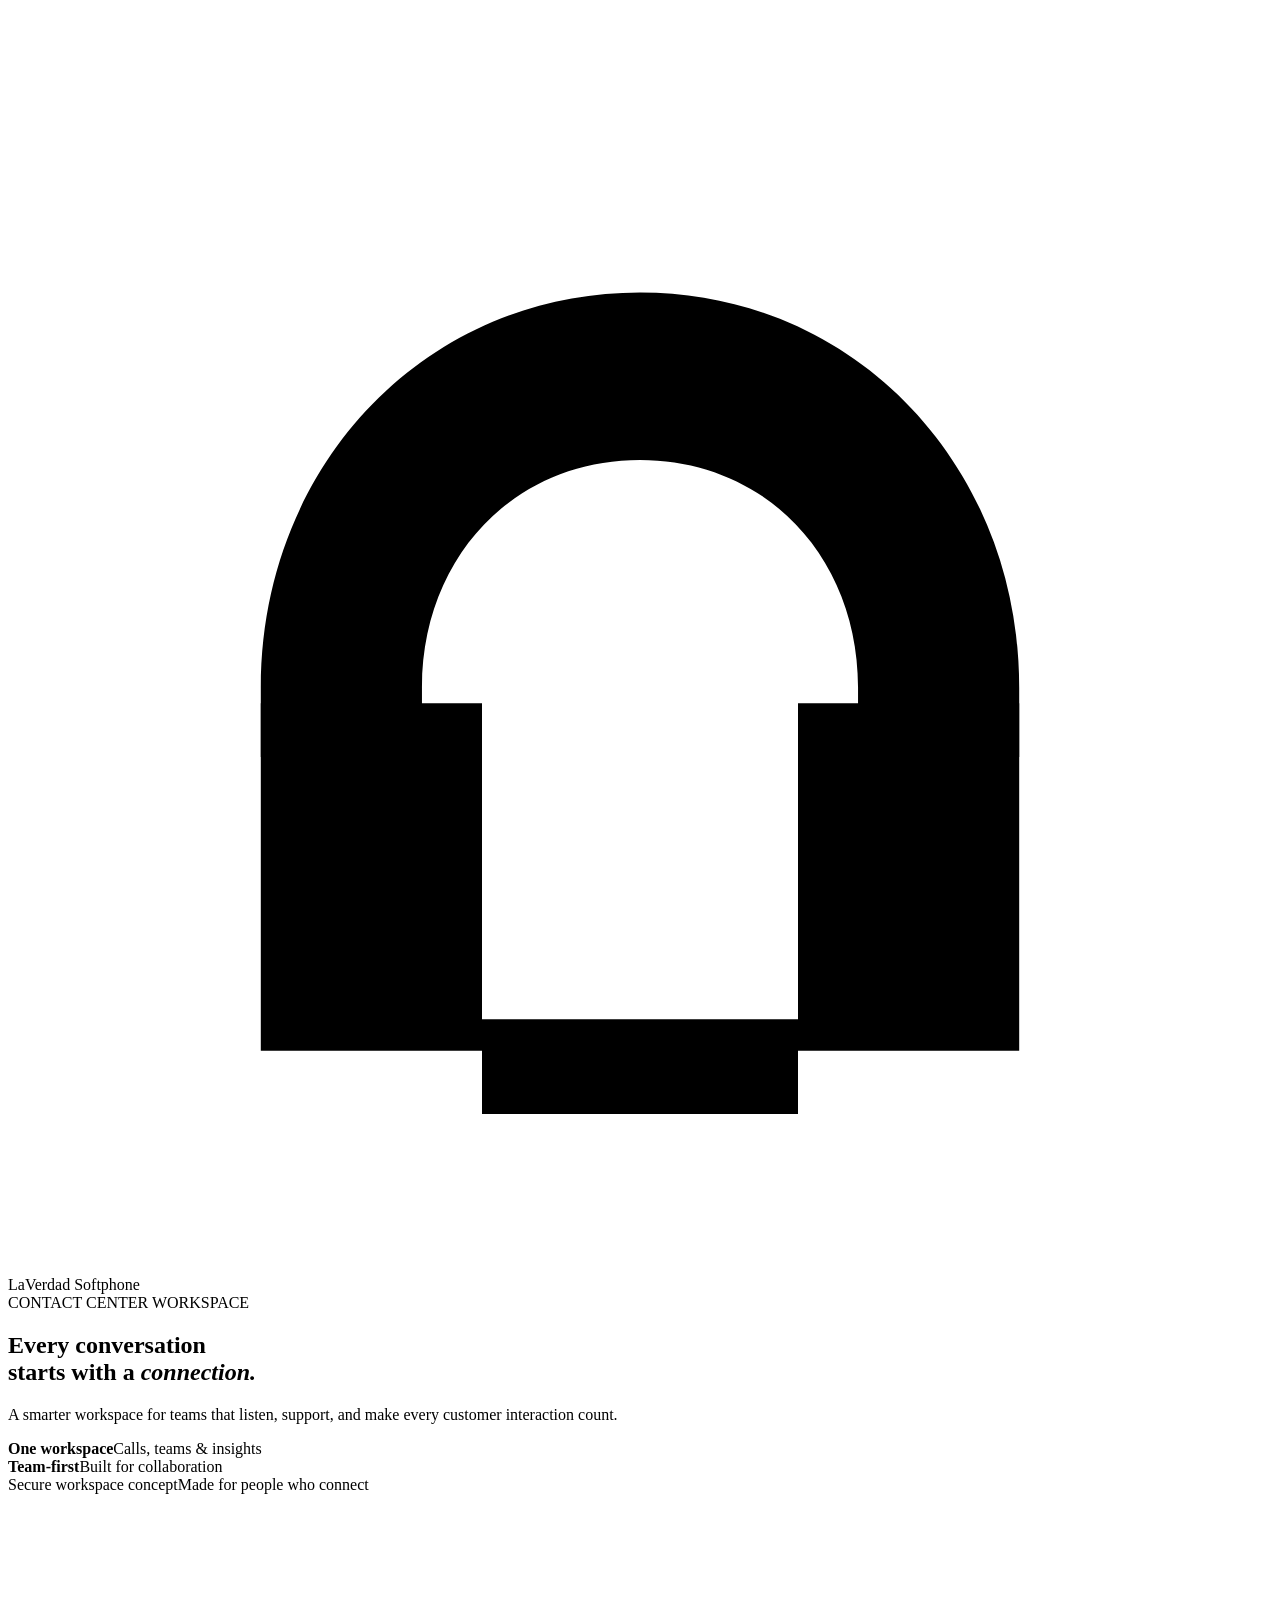
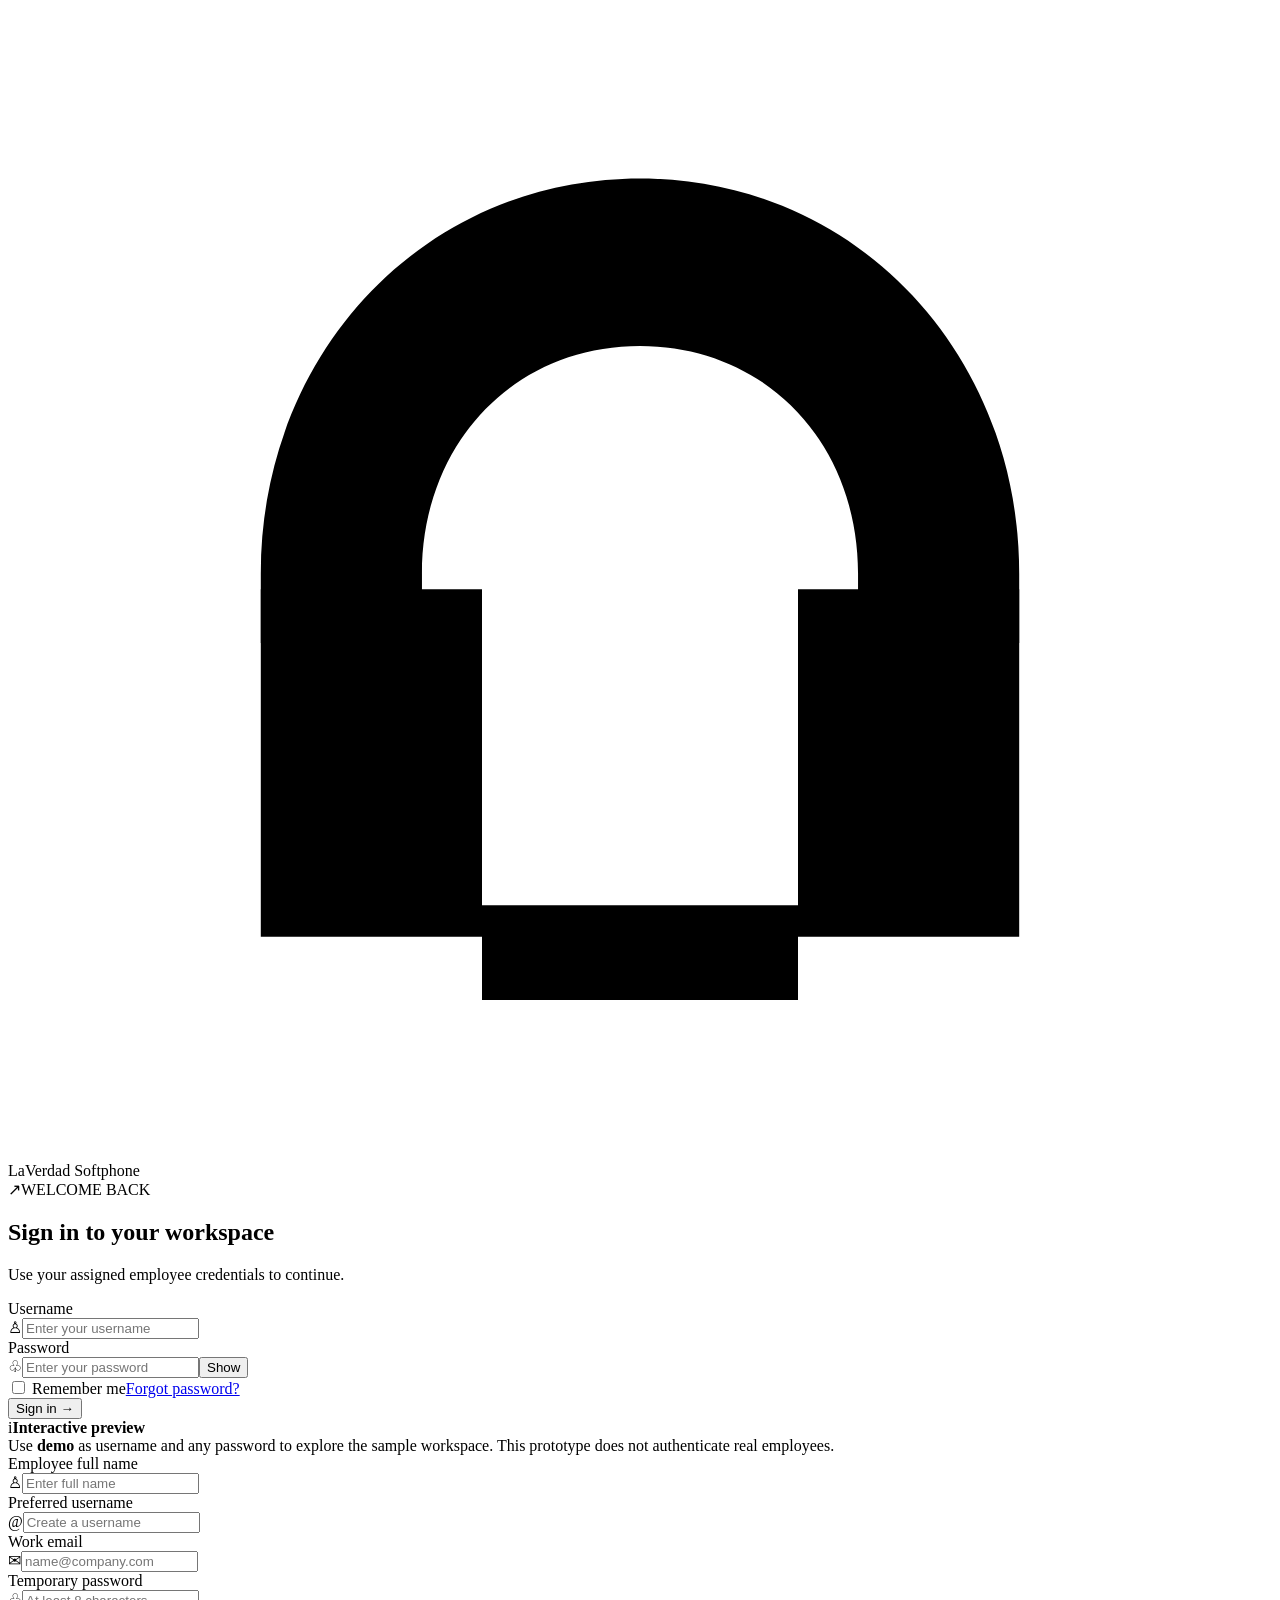
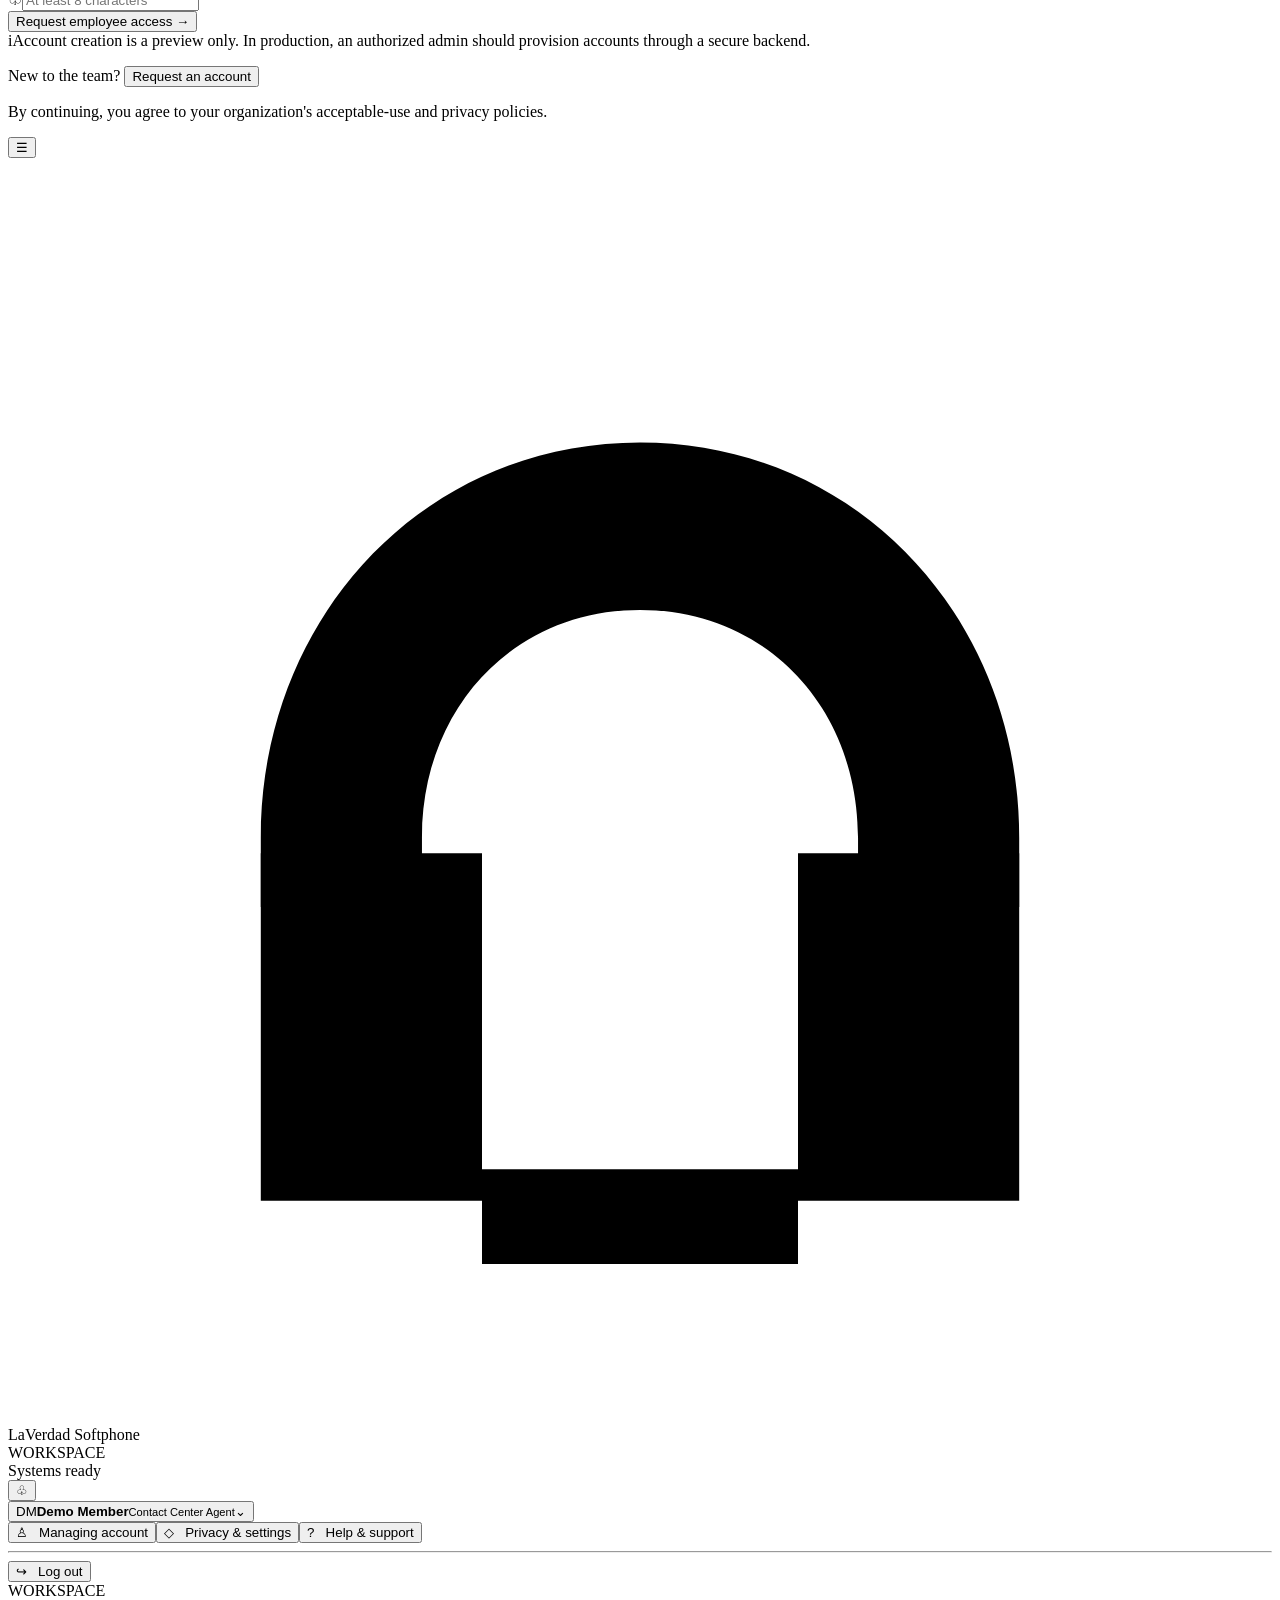
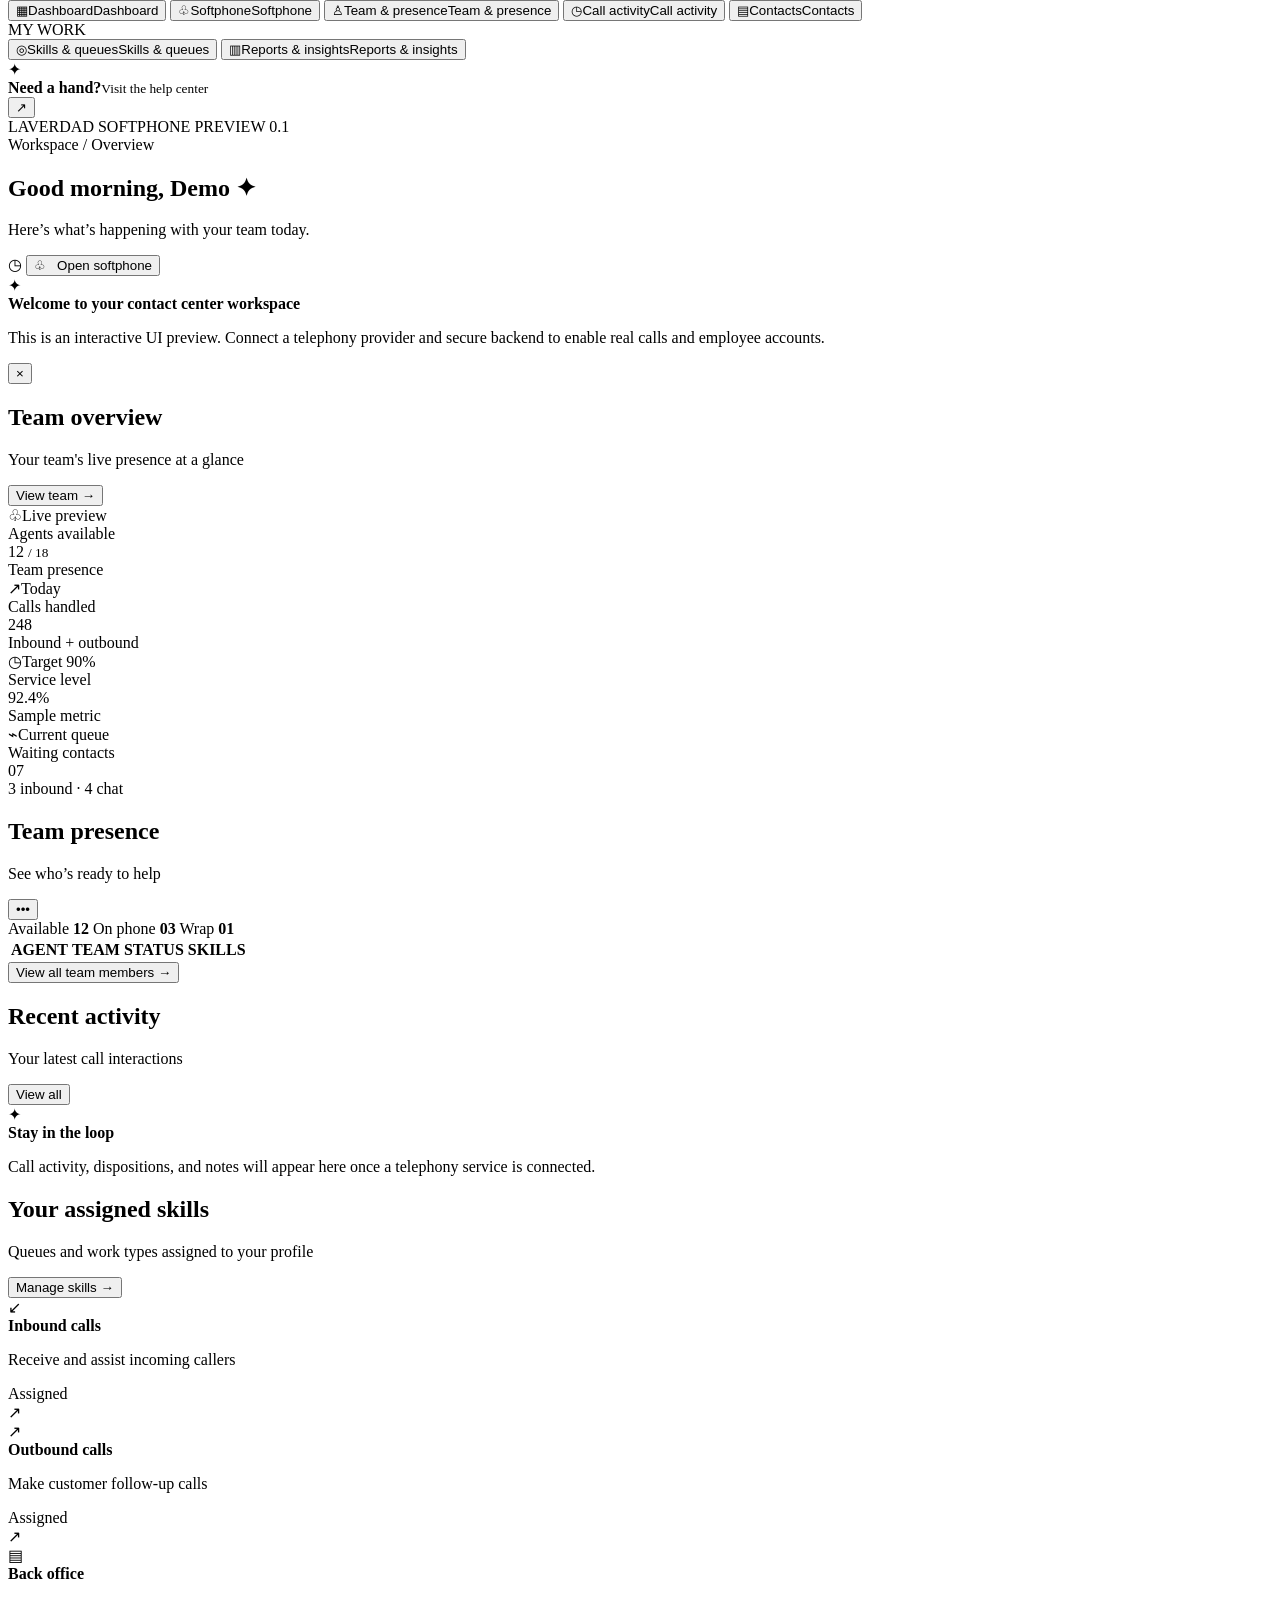
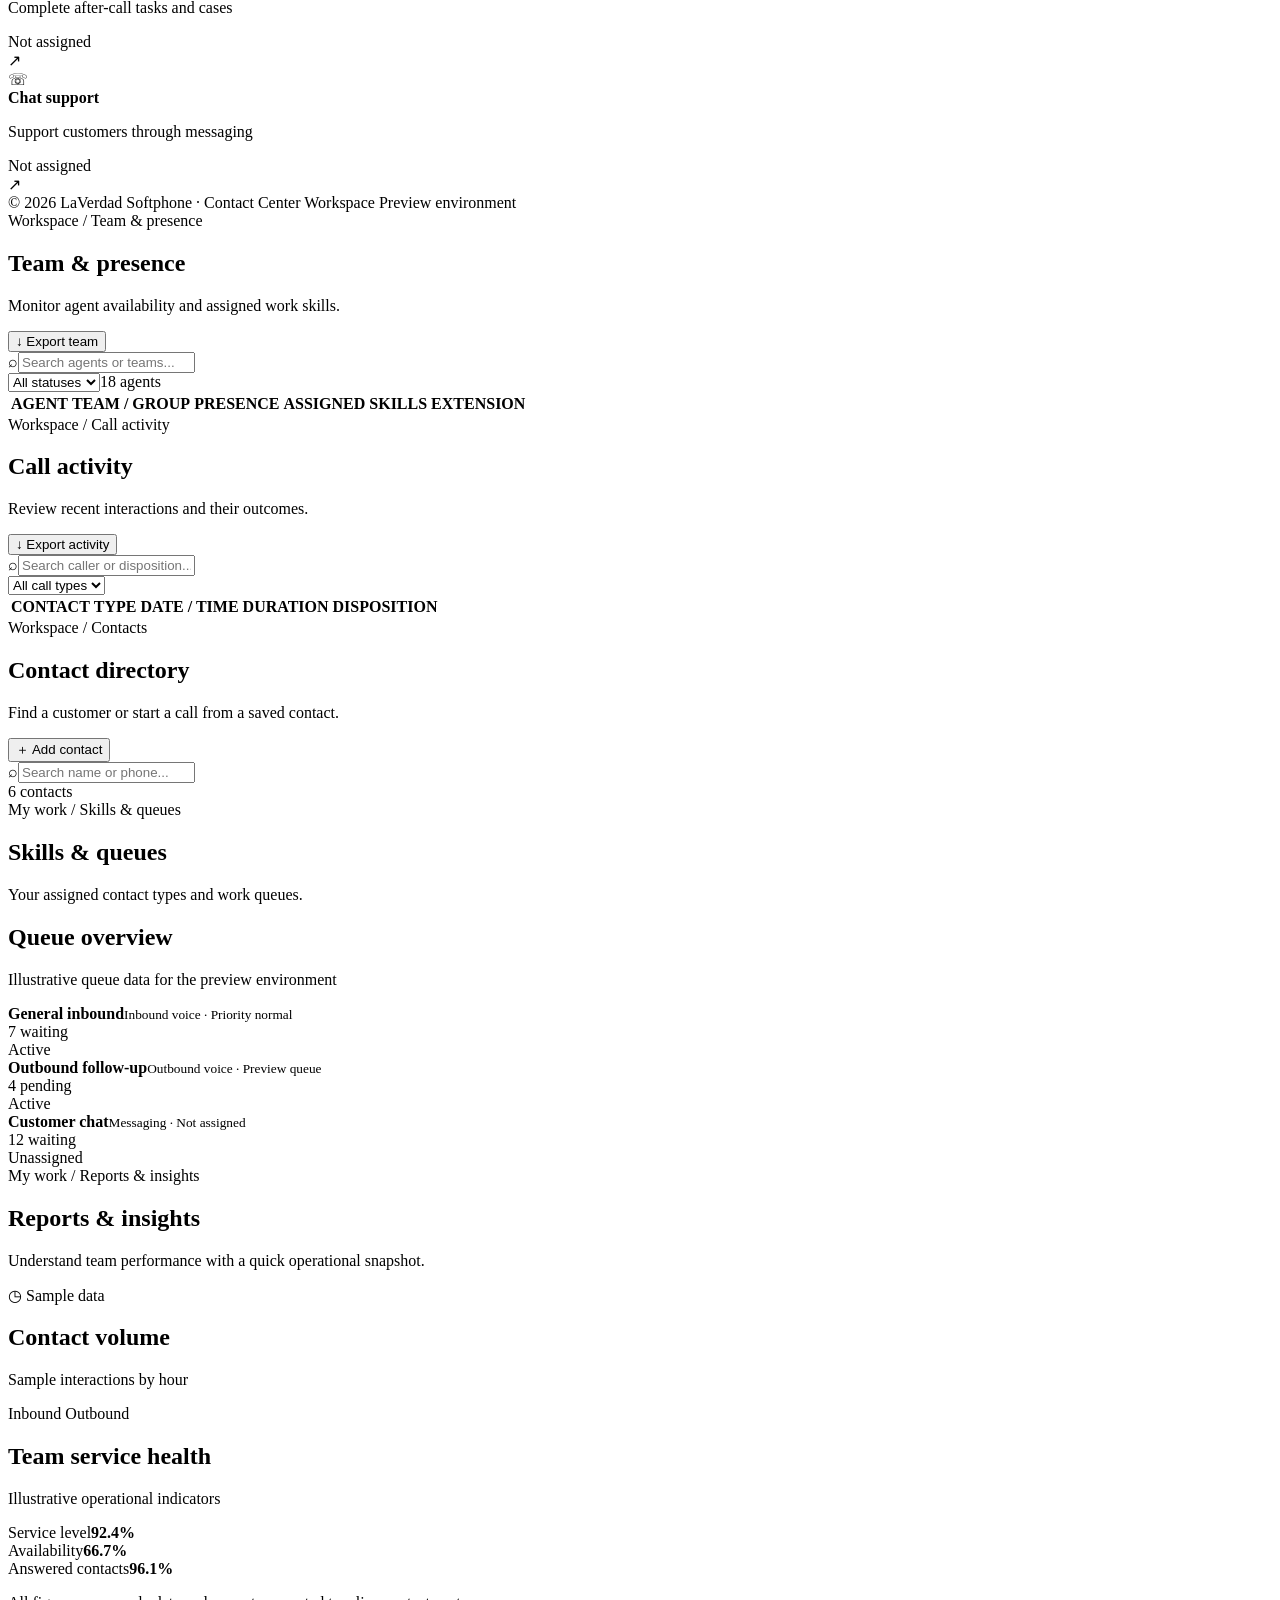
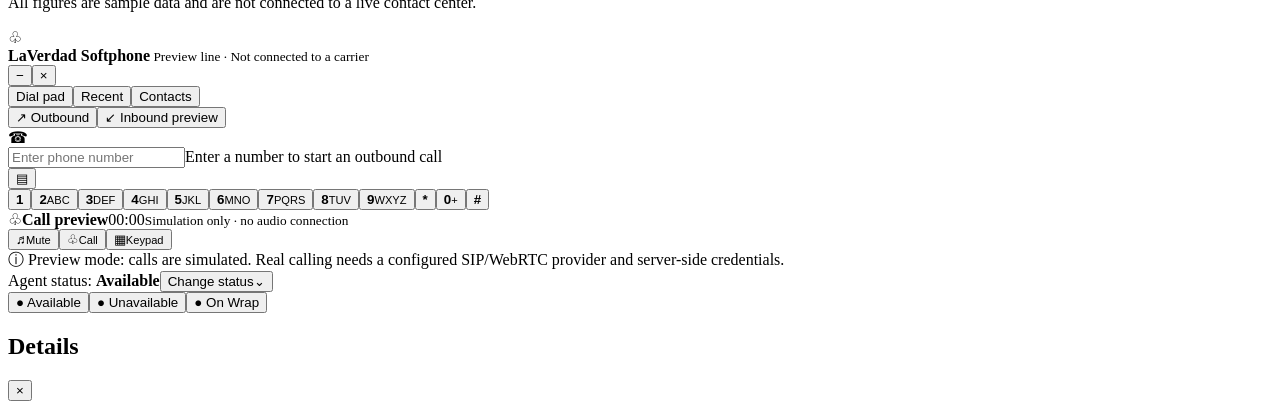
==== index.html @ 25be311f "Add LaVerdad Softphone workspace UI prototype" ====
<!doctype html>
<html lang="en">
<head>
  <meta charset="UTF-8">
  <meta name="viewport" content="width=device-width, initial-scale=1.0">
  <meta name="theme-color" content="#0b66d6">
  <meta name="description" content="LaVerdad Softphone — a modern workspace for contact-center teams.">
  <title>LaVerdad Softphone | Contact Center Workspace</title>
  <link rel="preconnect" href="https://fonts.googleapis.com">
  <link rel="preconnect" href="https://fonts.gstatic.com" crossorigin>
  <link href="https://fonts.googleapis.com/css2?family=DM+Sans:wght@400;500;600;700&family=Manrope:wght@400;500;600;700;800&display=swap" rel="stylesheet">
  <link rel="stylesheet" href="styles.css">
</head>
<body>
  <div id="toast" class="toast" role="status" aria-live="polite"></div>

  <main id="authScreen" class="auth-shell">
    <section class="auth-art">
      <div class="brand brand-light"><span class="brand-mark"><svg viewBox="0 0 40 40" aria-hidden="true"><path d="M8 21.5c0-7 5.2-12.5 12-12.5s12 5.5 12 12.5v2.2h-5.1v-2.2c0-4.1-2.9-7.2-6.9-7.2s-6.9 3.1-6.9 7.2v2.2H8z"/><path d="M8 22h7v11H8zM25 22h7v11h-7z"/><path d="M15 32h10v3H15z"/></svg></span><span>LaVerdad<span class="brand-lightweight"> Softphone</span></span></div>
      <div class="art-copy">
        <span class="eyebrow"><span class="live-dot"></span> CONTACT CENTER WORKSPACE</span>
        <h1>Every conversation<br>starts with a <em>connection.</em></h1>
        <p>A smarter workspace for teams that listen, support, and make every customer interaction count.</p>
        <div class="art-stats"><div><strong>One workspace</strong><span>Calls, teams & insights</span></div><div><strong>Team-first</strong><span>Built for collaboration</span></div></div>
      </div>
      <div class="wave-art" aria-hidden="true"><span></span><span></span><span></span><span></span><span></span><span></span><span></span><span></span><span></span><span></span><span></span><span></span><span></span><span></span><span></span><span></span><span></span><span></span><span></span><span></span><span></span><span></span><span></span><span></span><span></span><span></span><span></span><span></span><span></span></div>
      <div class="art-footer"><span>Secure workspace concept</span><span>Made for people who connect</span></div>
    </section>
    <section class="auth-panel">
      <div class="mobile-brand brand"><span class="brand-mark"><svg viewBox="0 0 40 40" aria-hidden="true"><path d="M8 21.5c0-7 5.2-12.5 12-12.5s12 5.5 12 12.5v2.2h-5.1v-2.2c0-4.1-2.9-7.2-6.9-7.2s-6.9 3.1-6.9 7.2v2.2H8z"/><path d="M8 22h7v11H8zM25 22h7v11h-7z"/><path d="M15 32h10v3H15z"/></svg></span>LaVerdad <span class="brand-lightweight">Softphone</span></div>
      <div class="auth-card">
        <div class="auth-heading"><span class="auth-icon">↗</span><span class="eyebrow">WELCOME BACK</span><h2 id="authTitle">Sign in to your workspace</h2><p id="authSubtitle">Use your assigned employee credentials to continue.</p></div>
        <form id="loginForm" class="auth-form">
          <label for="username">Username</label><div class="field-wrap"><span>♙</span><input id="username" name="username" autocomplete="username" placeholder="Enter your username" required></div>
          <label for="password">Password</label><div class="field-wrap"><span>♧</span><input id="password" name="password" type="password" autocomplete="current-password" placeholder="Enter your password" required><button type="button" class="reveal-btn" id="togglePassword" aria-label="Show password">Show</button></div>
          <div class="form-row"><label class="check-label"><input type="checkbox" id="rememberMe"> Remember me</label><a href="#" id="forgotLink">Forgot password?</a></div>
          <button class="primary-btn full-btn" type="submit">Sign in <span>→</span></button>
          <div class="demo-note"><span class="note-icon">i</span><span><strong>Interactive preview</strong><br>Use <b>demo</b> as username and any password to explore the sample workspace. This prototype does not authenticate real employees.</span></div>
        </form>
        <form id="signupForm" class="auth-form hidden">
          <label for="newName">Employee full name</label><div class="field-wrap"><span>♙</span><input id="newName" required placeholder="Enter full name"></div>
          <label for="newUsername">Preferred username</label><div class="field-wrap"><span>@</span><input id="newUsername" required minlength="3" placeholder="Create a username"></div>
          <label for="newEmail">Work email</label><div class="field-wrap"><span>✉</span><input id="newEmail" type="email" required placeholder="name@company.com"></div>
          <label for="newPassword">Temporary password</label><div class="field-wrap"><span>♧</span><input id="newPassword" type="password" required minlength="8" placeholder="At least 8 characters"></div>
          <button class="primary-btn full-btn" type="submit">Request employee access <span>→</span></button>
          <div class="demo-note"><span class="note-icon">i</span><span>Account creation is a preview only. In production, an authorized admin should provision accounts through a secure backend.</span></div>
        </form>
        <p class="auth-switch" id="authSwitch">New to the team? <button type="button" id="showSignup">Request an account</button></p>
      </div>
      <p class="auth-legal">By continuing, you agree to your organization's acceptable-use and privacy policies.</p>
    </section>
  </main>

  <main id="appScreen" class="app-shell hidden">
    <header class="topbar">
      <div class="topbar-brand"><button class="mobile-menu" id="mobileMenu" aria-label="Toggle navigation">☰</button><div class="brand"><span class="brand-mark"><svg viewBox="0 0 40 40" aria-hidden="true"><path d="M8 21.5c0-7 5.2-12.5 12-12.5s12 5.5 12 12.5v2.2h-5.1v-2.2c0-4.1-2.9-7.2-6.9-7.2s-6.9 3.1-6.9 7.2v2.2H8z"/><path d="M8 22h7v11H8zM25 22h7v11h-7z"/><path d="M15 32h10v3H15z"/></svg></span><span>LaVerdad <span class="brand-lightweight">Softphone</span></span></div><span class="env-pill">WORKSPACE</span></div>
      <div class="topbar-actions"><div class="system-status"><span class="live-dot"></span><span>Systems ready</span></div><button class="icon-btn notification-btn" id="notificationsBtn" aria-label="Notifications">♧<i></i></button><div class="profile-area"><button class="profile-button" id="profileButton"><span class="avatar" id="avatarInitials">DM</span><span class="profile-text"><strong id="profileName">Demo Member</strong><small id="profileRole">Contact Center Agent</small></span><span class="chevron">⌄</span></button><div class="profile-menu hidden" id="profileMenu"><button data-action="account">♙ &nbsp; Managing account</button><button data-action="privacy">◇ &nbsp; Privacy & settings</button><button data-action="help">? &nbsp; Help & support</button><hr><button data-action="logout" class="logout-item">↪ &nbsp; Log out</button></div></div></div>
    </header>

    <aside class="sidebar" id="sidebar">
      <div class="side-label">WORKSPACE</div>
      <button class="nav-item active" data-page="dashboard" title="Dashboard"><span class="nav-icon">▦</span><span class="nav-text">Dashboard</span><span class="nav-tip">Dashboard</span></button>
      <button class="nav-item" id="openPhoneNav" title="Softphone"><span class="nav-icon">♧</span><span class="nav-text">Softphone</span><span class="nav-tip">Softphone</span><span class="nav-badge"></span></button>
      <button class="nav-item" data-page="team" title="Team & presence"><span class="nav-icon">♙</span><span class="nav-text">Team & presence</span><span class="nav-tip">Team & presence</span></button>
      <button class="nav-item" data-page="activity" title="Call activity"><span class="nav-icon">◷</span><span class="nav-text">Call activity</span><span class="nav-tip">Call activity</span></button>
      <button class="nav-item" data-page="contacts" title="Contacts"><span class="nav-icon">▤</span><span class="nav-text">Contacts</span><span class="nav-tip">Contacts</span></button>
      <div class="side-divider"></div><div class="side-label">MY WORK</div>
      <button class="nav-item" data-page="skills" title="Skills & queues"><span class="nav-icon">◎</span><span class="nav-text">Skills & queues</span><span class="nav-tip">Skills & queues</span></button>
      <button class="nav-item" data-page="reports" title="Reports"><span class="nav-icon">▥</span><span class="nav-text">Reports & insights</span><span class="nav-tip">Reports & insights</span></button>
      <div class="sidebar-bottom"><div class="help-card"><span class="help-icon">✦</span><div class="help-copy"><strong>Need a hand?</strong><small>Visit the help center</small></div><button id="helpBtn" aria-label="Help center">↗</button></div><div class="sidebar-version">LAVERDAD SOFTPHONE <span>PREVIEW 0.1</span></div></div>
    </aside>

    <section class="main-content" id="mainContent">
      <div class="page-view" id="dashboardPage">
        <div class="page-heading"><div><div class="breadcrumb">Workspace <span>/</span> Overview</div><h1>Good morning, <span id="greetingName">Demo</span> <span class="wave">✦</span></h1><p>Here’s what’s happening with your team today.</p></div><div class="heading-actions"><span class="date-chip">◷ <span id="todayDate"></span></span><button class="primary-btn compact" id="launchPhone">♧ &nbsp; Open softphone</button></div></div>
        <div class="notice-banner"><div class="notice-symbol">✦</div><div><strong>Welcome to your contact center workspace</strong><p>This is an interactive UI preview. Connect a telephony provider and secure backend to enable real calls and employee accounts.</p></div><button id="dismissNotice" aria-label="Dismiss notice">×</button></div>
        <div class="section-heading"><div><h2>Team overview</h2><p>Your team's live presence at a glance</p></div><button class="text-btn" data-goto="team">View team <span>→</span></button></div>
        <div class="metric-grid">
          <article class="metric-card"><div class="metric-top"><span class="metric-icon blue">♧</span><span class="trend neutral">Live preview</span></div><span class="metric-label">Agents available</span><div class="metric-value" id="availableMetric">12 <small>/ 18</small></div><div class="metric-foot"><span class="mini-bar"><i style="width:67%"></i></span><span>Team presence</span></div></article>
          <article class="metric-card"><div class="metric-top"><span class="metric-icon green">↗</span><span class="trend positive">Today</span></div><span class="metric-label">Calls handled</span><div class="metric-value">248</div><div class="metric-foot"><span class="foot-dot green-dot"></span><span>Inbound + outbound</span></div></article>
          <article class="metric-card"><div class="metric-top"><span class="metric-icon violet">◷</span><span class="trend positive">Target 90%</span></div><span class="metric-label">Service level</span><div class="metric-value">92.4<span class="metric-unit">%</span></div><div class="metric-foot"><span class="mini-bar violet-bar"><i style="width:92%"></i></span><span>Sample metric</span></div></article>
          <article class="metric-card"><div class="metric-top"><span class="metric-icon amber">⌁</span><span class="trend neutral">Current queue</span></div><span class="metric-label">Waiting contacts</span><div class="metric-value">07</div><div class="metric-foot"><span class="foot-dot amber-dot"></span><span>3 inbound · 4 chat</span></div></article>
        </div>
        <div class="dashboard-grid">
          <section class="panel team-panel"><div class="panel-heading"><div><h2>Team presence</h2><p>See who’s ready to help</p></div><button class="more-btn" data-goto="team">•••</button></div><div class="presence-summary"><span><i class="status-dot available"></i> Available <b id="availableCount">12</b></span><span><i class="status-dot oncall"></i> On phone <b>03</b></span><span><i class="status-dot wrap"></i> Wrap <b>01</b></span></div><div class="table-wrap"><table><thead><tr><th>AGENT</th><th>TEAM</th><th>STATUS</th><th>SKILLS</th></tr></thead><tbody id="teamPreview"></tbody></table></div><button class="panel-footer-btn" data-goto="team">View all team members <span>→</span></button></section>
          <section class="panel activity-panel"><div class="panel-heading"><div><h2>Recent activity</h2><p>Your latest call interactions</p></div><button class="text-btn" data-goto="activity">View all</button></div><div class="activity-list" id="recentActivity"></div><div class="activity-insight"><div class="insight-icon">✦</div><div><strong>Stay in the loop</strong><p>Call activity, dispositions, and notes will appear here once a telephony service is connected.</p></div></div></section>
        </div>
        <section class="panel skills-panel"><div class="panel-heading"><div><h2>Your assigned skills</h2><p>Queues and work types assigned to your profile</p></div><button class="text-btn" data-goto="skills">Manage skills <span>→</span></button></div><div class="skill-grid"><article class="skill-card"><span class="skill-symbol inbound-symbol">↙</span><div><strong>Inbound calls</strong><p>Receive and assist incoming callers</p><span class="skill-status enabled">Assigned</span></div><span class="skill-arrow">↗</span></article><article class="skill-card"><span class="skill-symbol outbound-symbol">↗</span><div><strong>Outbound calls</strong><p>Make customer follow-up calls</p><span class="skill-status enabled">Assigned</span></div><span class="skill-arrow">↗</span></article><article class="skill-card"><span class="skill-symbol backoffice-symbol">▤</span><div><strong>Back office</strong><p>Complete after-call tasks and cases</p><span class="skill-status">Not assigned</span></div><span class="skill-arrow">↗</span></article><article class="skill-card"><span class="skill-symbol chat-symbol">☏</span><div><strong>Chat support</strong><p>Support customers through messaging</p><span class="skill-status">Not assigned</span></div><span class="skill-arrow">↗</span></article></div></section>
        <footer class="app-footer"><span>© 2026 LaVerdad Softphone · Contact Center Workspace</span><span><i class="status-dot available"></i> Preview environment</span></footer>
      </div>

      <div class="page-view hidden" id="teamPage"><div class="page-heading"><div><div class="breadcrumb">Workspace <span>/</span> Team & presence</div><h1>Team & presence</h1><p>Monitor agent availability and assigned work skills.</p></div><button class="secondary-btn" id="exportTeam">↓ Export team</button></div><div class="filter-row"><div class="search-field"><span>⌕</span><input id="teamSearch" placeholder="Search agents or teams..."></div><select id="statusFilter"><option value="all">All statuses</option><option>Available</option><option>On Phone</option><option>Unavailable</option><option>On Wrap</option><option>Logged Out</option></select><span class="result-count" id="teamResultCount">18 agents</span></div><section class="panel full-panel"><div class="table-wrap"><table class="full-table"><thead><tr><th>AGENT</th><th>TEAM / GROUP</th><th>PRESENCE</th><th>ASSIGNED SKILLS</th><th>EXTENSION</th></tr></thead><tbody id="fullTeamTable"></tbody></table></div></section></div>

      <div class="page-view hidden" id="activityPage"><div class="page-heading"><div><div class="breadcrumb">Workspace <span>/</span> Call activity</div><h1>Call activity</h1><p>Review recent interactions and their outcomes.</p></div><button class="secondary-btn" id="exportActivity">↓ Export activity</button></div><div class="filter-row"><div class="search-field"><span>⌕</span><input id="activitySearch" placeholder="Search caller or disposition..."></div><select id="callTypeFilter"><option value="all">All call types</option><option>Inbound</option><option>Outbound</option></select></div><section class="panel full-panel"><div class="table-wrap"><table class="full-table"><thead><tr><th>CONTACT</th><th>TYPE</th><th>DATE / TIME</th><th>DURATION</th><th>DISPOSITION</th></tr></thead><tbody id="activityTable"></tbody></table></div></section></div>

      <div class="page-view hidden" id="contactsPage"><div class="page-heading"><div><div class="breadcrumb">Workspace <span>/</span> Contacts</div><h1>Contact directory</h1><p>Find a customer or start a call from a saved contact.</p></div><button class="primary-btn compact" id="addContact">＋ Add contact</button></div><div class="filter-row"><div class="search-field"><span>⌕</span><input id="contactSearch" placeholder="Search name or phone..."></div><span class="result-count" id="contactCount">6 contacts</span></div><div class="contact-grid" id="contactGrid"></div></div>

      <div class="page-view hidden" id="skillsPage"><div class="page-heading"><div><div class="breadcrumb">My work <span>/</span> Skills & queues</div><h1>Skills & queues</h1><p>Your assigned contact types and work queues.</p></div></div><div class="skill-detail-grid" id="skillDetailGrid"></div><section class="panel queue-panel"><div class="panel-heading"><div><h2>Queue overview</h2><p>Illustrative queue data for the preview environment</p></div></div><div class="queue-row"><div><strong>General inbound</strong><small>Inbound voice · Priority normal</small></div><div class="queue-load"><span>7 waiting</span><div><i style="width:42%"></i></div></div><span class="queue-pill">Active</span></div><div class="queue-row"><div><strong>Outbound follow-up</strong><small>Outbound voice · Preview queue</small></div><div class="queue-load"><span>4 pending</span><div><i style="width:24%"></i></div></div><span class="queue-pill">Active</span></div><div class="queue-row"><div><strong>Customer chat</strong><small>Messaging · Not assigned</small></div><div class="queue-load"><span>12 waiting</span><div><i style="width:72%"></i></div></div><span class="queue-pill muted-pill">Unassigned</span></div></section></div>

      <div class="page-view hidden" id="reportsPage"><div class="page-heading"><div><div class="breadcrumb">My work <span>/</span> Reports & insights</div><h1>Reports & insights</h1><p>Understand team performance with a quick operational snapshot.</p></div><span class="date-chip">◷ Sample data</span></div><div class="report-grid"><section class="panel report-panel"><div class="panel-heading"><div><h2>Contact volume</h2><p>Sample interactions by hour</p></div></div><div class="chart" id="volumeChart"></div><div class="chart-legend"><span><i class="legend-blue"></i> Inbound</span><span><i class="legend-light"></i> Outbound</span></div></section><section class="panel report-panel"><div class="panel-heading"><div><h2>Team service health</h2><p>Illustrative operational indicators</p></div></div><div class="health-item"><span>Service level</span><strong>92.4%</strong><div class="health-track"><i style="width:92%"></i></div></div><div class="health-item"><span>Availability</span><strong>66.7%</strong><div class="health-track"><i style="width:67%"></i></div></div><div class="health-item"><span>Answered contacts</span><strong>96.1%</strong><div class="health-track"><i style="width:96%"></i></div></div><p class="report-disclaimer">All figures are sample data and are not connected to a live contact center.</p></section></div></div>
    </section>

    <div class="phone-overlay hidden" id="phoneOverlay">
      <div class="phone-window" role="dialog" aria-modal="true" aria-labelledby="phoneTitle">
        <div class="phone-titlebar"><div class="phone-title"><span class="phone-title-icon">♧</span><div><strong id="phoneTitle">LaVerdad Softphone</strong><small><i class="status-dot available"></i> Preview line · Not connected to a carrier</small></div></div><div class="phone-title-actions"><button class="icon-btn" id="minimizePhone" aria-label="Minimize softphone">−</button><button class="icon-btn close-phone" id="closePhone" aria-label="Close softphone">×</button></div></div>
        <div class="phone-body"><div class="phone-tabs"><button class="phone-tab active" data-phone-tab="dialer">Dial pad</button><button class="phone-tab" data-phone-tab="history">Recent</button><button class="phone-tab" data-phone-tab="contacts">Contacts</button></div>
          <div id="dialerTab" class="phone-tab-content"><div class="call-mode"><button class="mode-btn active" data-mode="Outbound">↗ Outbound</button><button class="mode-btn" data-mode="Inbound">↙ Inbound preview</button></div><div class="dialer-contact"><div class="caller-avatar" id="callerAvatar">☎</div><div class="caller-number"><input id="dialNumber" aria-label="Phone number" placeholder="Enter phone number" inputmode="tel"><span id="dialHint">Enter a number to start an outbound call</span></div><button class="contact-pick" id="pickContact" aria-label="Choose contact">▤</button></div><div class="dial-pad" id="dialPad"><button data-digit="1"><strong>1</strong><small></small></button><button data-digit="2"><strong>2</strong><small>ABC</small></button><button data-digit="3"><strong>3</strong><small>DEF</small></button><button data-digit="4"><strong>4</strong><small>GHI</small></button><button data-digit="5"><strong>5</strong><small>JKL</small></button><button data-digit="6"><strong>6</strong><small>MNO</small></button><button data-digit="7"><strong>7</strong><small>PQRS</small></button><button data-digit="8"><strong>8</strong><small>TUV</small></button><button data-digit="9"><strong>9</strong><small>WXYZ</small></button><button data-digit="*"><strong>*</strong><small></small></button><button data-digit="0"><strong>0</strong><small>+</small></button><button data-digit="#"><strong>#</strong><small></small></button></div><div class="call-state hidden" id="callState"><span class="call-pulse">♧</span><strong id="callStateTitle">Call preview</strong><span id="callTimer">00:00</span><small id="callStateSubtitle">Simulation only · no audio connection</small></div><div class="call-controls"><button class="call-control secondary" id="muteCall" title="Mute microphone">♬<small>Mute</small></button><button class="call-control end-call" id="callAction" title="Start call"><span id="callActionIcon">♧</span><small id="callActionLabel">Call</small></button><button class="call-control secondary" id="keypadToggle" title="Show keypad">▦<small>Keypad</small></button></div><div class="phone-disclaimer"><span>ⓘ</span> Preview mode: calls are simulated. Real calling needs a configured SIP/WebRTC provider and server-side credentials.</div></div>
          <div id="historyTab" class="phone-tab-content hidden"><div class="phone-list" id="phoneHistoryList"></div></div><div id="contactsTab" class="phone-tab-content hidden"><div class="phone-list" id="phoneContactsList"></div></div>
        </div>
        <div class="phone-statusbar"><span><i class="status-dot available"></i> Agent status: <b id="agentStatusLabel">Available</b></span><button id="phoneStatusBtn">Change status⌄</button><div id="phoneStatusMenu" class="phone-status-menu hidden"><button data-status="Available">● Available</button><button data-status="Unavailable">● Unavailable</button><button data-status="On Wrap">● On Wrap</button></div></div>
      </div>
    </div>

    <div class="modal-backdrop hidden" id="genericModal"><section class="modal-card" role="dialog" aria-modal="true" aria-labelledby="modalTitle"><div class="modal-heading"><div><h2 id="modalTitle">Details</h2><p id="modalSubtitle"></p></div><button class="icon-btn" id="closeModal" aria-label="Close dialog">×</button></div><div id="modalContent"></div></section></div>
  </main>
  <script src="app.js"></script>
</body>
</html>
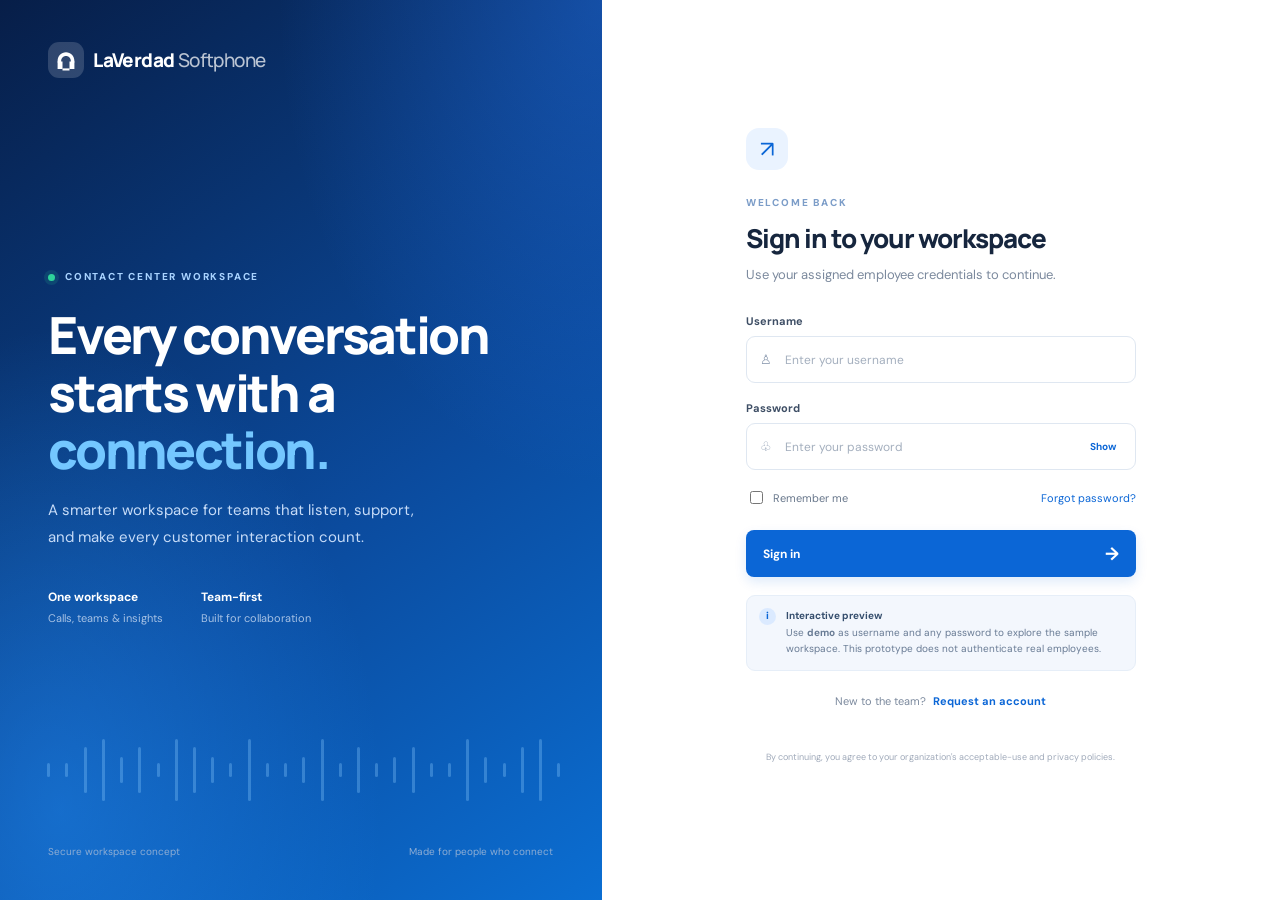
==== commit 28c72b55: "Remove password collection from access request form" ====
--- a/index.html
+++ b/index.html
@@ -41,9 +41,9 @@
           <label for="newName">Employee full name</label><div class="field-wrap"><span>♙</span><input id="newName" required placeholder="Enter full name"></div>
           <label for="newUsername">Preferred username</label><div class="field-wrap"><span>@</span><input id="newUsername" required minlength="3" placeholder="Create a username"></div>
           <label for="newEmail">Work email</label><div class="field-wrap"><span>✉</span><input id="newEmail" type="email" required placeholder="name@company.com"></div>
-          <label for="newPassword">Temporary password</label><div class="field-wrap"><span>♧</span><input id="newPassword" type="password" required minlength="8" placeholder="At least 8 characters"></div>
+          
           <button class="primary-btn full-btn" type="submit">Request employee access <span>→</span></button>
-          <div class="demo-note"><span class="note-icon">i</span><span>Account creation is a preview only. In production, an authorized admin should provision accounts through a secure backend.</span></div>
+          <div class="demo-note"><span class="note-icon">i</span><span>Your request will be sent to the access-request service for administrator review. Do not include passwords or sensitive information.</span></div>
         </form>
         <p class="auth-switch" id="authSwitch">New to the team? <button type="button" id="showSignup">Request an account</button></p>
       </div>
--- a/styles.css
+++ b/styles.css
@@ -0,0 +1 @@
+:root{--blue:#0b66d6;--blue-dark:#094da5;--blue-soft:#eaf3ff;--ink:#16263e;--muted:#7b899d;--line:#e7edf5;--surface:#fff;--canvas:#f6f8fc;--green:#16a675;--amber:#d99021;--violet:#8166d7;--shadow:0 18px 55px rgba(18,49,91,.13)}*{box-sizing:border-box}body{margin:0;background:var(--canvas);color:var(--ink);font-family:'DM Sans',sans-serif;font-size:13px}button,input,select{font:inherit}button{cursor:pointer}button:focus-visible,input:focus-visible,select:focus-visible{outline:3px solid #8bbcff;outline-offset:2px}.hidden{display:none!important}.auth-shell{min-height:100vh;display:grid;grid-template-columns:minmax(400px,47%) 1fr;background:#fff}.auth-art{position:relative;overflow:hidden;display:flex;flex-direction:column;padding:42px 8%;color:white;background:radial-gradient(ellipse at 10% 90%,rgba(36,149,255,.42),transparent 42%),radial-gradient(ellipse at 100% 0%,rgba(42,125,255,.35),transparent 38%),linear-gradient(145deg,#071e48,#0b4b9e 58%,#0b6ed2)}.brand{display:flex;align-items:center;gap:9px;font-family:Manrope,sans-serif;font-weight:800;font-size:19px;letter-spacing:-.6px;white-space:nowrap}.brand-mark{display:grid;place-items:center;width:36px;height:36px;border-radius:11px;background:#e9f3ff;color:var(--blue);flex-shrink:0}.brand-mark svg{width:28px;height:28px;fill:currentColor}.brand-light{color:#fff}.brand-light .brand-mark{background:rgba(255,255,255,.16);color:#fff}.brand-lightweight{font-weight:500;opacity:.72}.art-copy{position:relative;z-index:1;margin:auto 0;max-width:520px;padding:64px 0 95px}.eyebrow{font-size:10px;font-weight:800;letter-spacing:1.8px;color:#7c9dc8}.auth-art .eyebrow{color:#a9d3ff}.live-dot{display:inline-block;width:7px;height:7px;border-radius:50%;background:#2ed49b;box-shadow:0 0 0 4px rgba(46,212,155,.13);vertical-align:middle;margin-right:6px}.art-copy h1{font-family:Manrope,sans-serif;font-size:clamp(34px,4vw,53px);line-height:1.13;letter-spacing:-2.3px;margin:22px 0 18px;font-weight:800}.art-copy h1 em{font-style:normal;color:#74c7ff}.art-copy p{max-width:390px;font-size:15px;line-height:1.8;color:#c7dcf8}.art-stats{display:flex;gap:38px;margin-top:38px}.art-stats div{display:grid;gap:6px}.art-stats strong{font-size:12px}.art-stats span{font-size:11px;color:#a7c2e5}.wave-art{position:absolute;left:7%;right:6%;bottom:95px;height:70px;display:flex;align-items:center;justify-content:space-around;gap:5px;opacity:.32}.wave-art span{width:3px;border-radius:4px;background:#8acbff;height:20%;animation:wave 1.4s ease-in-out infinite alternate}.wave-art span:nth-child(3n){height:65%;animation-delay:.2s}.wave-art span:nth-child(4n){height:88%;animation-delay:.45s}.wave-art span:nth-child(5n){height:38%;animation-delay:.7s}@keyframes wave{to{transform:scaleY(.5);opacity:.5}}.art-footer{display:flex;justify-content:space-between;color:#8eadd4;font-size:10px}.auth-panel{display:flex;flex-direction:column;align-items:center;justify-content:center;padding:45px 28px}.auth-card{width:min(100%,390px)}.auth-heading{margin-bottom:28px}.auth-icon{display:grid;place-items:center;width:42px;height:42px;border-radius:13px;background:var(--blue-soft);color:var(--blue);font-size:23px;margin-bottom:23px}.auth-heading h2{font:800 26px Manrope,sans-serif;letter-spacing:-1px;margin:10px 0 9px}.auth-heading p{color:var(--muted);line-height:1.6;margin:0}.auth-form{display:flex;flex-direction:column}.auth-form>label{font-size:11px;font-weight:700;margin:0 0 8px;color:#3e4e65}.field-wrap{display:flex;align-items:center;gap:11px;border:1px solid #dfe7f1;border-radius:9px;height:47px;padding:0 13px;margin-bottom:18px;color:#8c9bb0}.field-wrap:focus-within{border-color:#7cb3f8;box-shadow:0 0 0 3px #eaf3ff}.field-wrap input{border:0;outline:0;min-width:0;flex:1;height:100%;color:var(--ink);background:transparent;font-size:12px}.field-wrap input::placeholder{color:#a4afbe}.reveal-btn{border:0;background:transparent;color:var(--blue);font-size:10px;font-weight:700}.form-row{display:flex;justify-content:space-between;align-items:center;margin:0 0 23px;font-size:11px}.check-label{display:flex;gap:7px;align-items:center;color:#69788c}.check-label input{accent-color:var(--blue)}a{color:var(--blue);text-decoration:none}.primary-btn,.secondary-btn{border:0;border-radius:8px;display:inline-flex;align-items:center;justify-content:center;gap:12px;background:var(--blue);color:#fff;font-weight:700;font-size:12px;padding:12px 16px;box-shadow:0 5px 12px rgba(11,102,214,.13);transition:background .2s,transform .2s}.primary-btn:hover{background:var(--blue-dark);transform:translateY(-1px)}.full-btn{height:47px;width:100%;justify-content:space-between;padding:0 17px}.full-btn span{font-size:18px}.demo-note{display:flex;gap:10px;background:#f3f7fd;border:1px solid #e6eef8;border-radius:9px;padding:12px;margin-top:18px;font-size:10px;line-height:1.65;color:#687b94}.demo-note strong{color:#354e6d}.note-icon{display:grid;place-items:center;flex-shrink:0;width:17px;height:17px;border-radius:50%;background:#dbeaff;color:var(--blue);font-weight:800}.auth-switch{text-align:center;color:var(--muted);font-size:11px;margin-top:23px}.auth-switch button{border:0;background:none;color:var(--blue);font-weight:700;padding:0 0 0 4px}.auth-legal{margin-top:32px;color:#a0aaba;font-size:9px;text-align:center}.mobile-brand{display:none;margin-bottom:35px;color:var(--ink)}.app-shell{min-height:100vh}.topbar{position:fixed;z-index:20;top:0;left:0;right:0;height:72px;display:flex;align-items:center;justify-content:space-between;padding:0 30px;background:#fff;border-bottom:1px solid var(--line)}.topbar-brand,.topbar-actions,.profile-button,.system-status{display:flex;align-items:center}.topbar-brand{gap:22px}.env-pill{font-size:9px;letter-spacing:1px;font-weight:800;color:#6f84a0;background:#f0f4fa;border-radius:5px;padding:6px 8px}.topbar-actions{gap:23px}.system-status{color:#8290a4;font-size:10px}.icon-btn{position:relative;border:1px solid var(--line);background:#fff;color:#65748a;width:34px;height:34px;border-radius:9px;font-size:17px}.notification-btn i{position:absolute;right:6px;top:6px;width:5px;height:5px;background:#ed6b72;border-radius:50%}.profile-area{position:relative}.profile-button{border:0;background:none;gap:10px;text-align:left;padding:5px 0}.avatar{display:grid;place-items:center;width:37px;height:37px;border-radius:12px;background:linear-gradient(145deg,#dceaff,#a7cbff);color:#1358a5;font-weight:800;font-size:11px}.profile-text{display:grid;gap:3px}.profile-text strong{font-size:11px}.profile-text small{font-size:10px;color:var(--muted)}.chevron{color:#7c8ca1;margin-left:5px}.profile-menu{position:absolute;right:0;top:51px;width:205px;padding:7px;background:#fff;border:1px solid var(--line);border-radius:11px;box-shadow:var(--shadow);z-index:50}.profile-menu button{display:block;width:100%;border:0;background:transparent;text-align:left;padding:11px 10px;border-radius:7px;color:#45556b;font-size:11px}.profile-menu button:hover{background:#f3f7fd}.profile-menu hr{border:0;border-top:1px solid var(--line)}.profile-menu .logout-item{color:#d3545c}.sidebar{position:fixed;z-index:15;left:0;top:72px;bottom:0;width:72px;background:#fff;border-right:1px solid var(--line);padding:24px 12px 15px;display:flex;flex-direction:column;gap:7px;transition:width .22s ease;overflow:visible}.sidebar:hover,.sidebar.expanded{width:220px;padding-left:14px;padding-right:14px}.side-label{height:14px;white-space:nowrap;overflow:hidden;color:#9aa6b8;font-size:8px;letter-spacing:1.3px;font-weight:800;padding-left:12px;margin-bottom:7px;opacity:0}.sidebar:hover .side-label,.sidebar.expanded .side-label{opacity:1}.nav-item{position:relative;display:flex;align-items:center;gap:13px;width:100%;min-height:43px;border:0;background:transparent;border-radius:9px;padding:0 12px;color:#7b8ba0;text-align:left;white-space:nowrap;overflow:hidden}.nav-item:hover{background:#f5f8fc;color:#245eaa}.nav-item.active{background:#eaf3ff;color:var(--blue);font-weight:700}.nav-icon{width:22px;min-width:22px;text-align:center;font-size:19px}.nav-text{font-size:11px;opacity:0;transition:opacity .12s}.sidebar:hover .nav-text,.sidebar.expanded .nav-text{opacity:1}.nav-tip{position:absolute;left:53px;top:50%;transform:translateY(-50%);background:#142943;color:#fff;padding:7px 10px;border-radius:6px;font-size:10px;white-space:nowrap;opacity:0;pointer-events:none}.sidebar:not(:hover) .nav-item:hover .nav-tip{opacity:1}.nav-badge{margin-left:auto;width:5px;height:5px;border-radius:50%;background:#16b887;opacity:0}.sidebar:hover .nav-badge{opacity:1}.side-divider{border-top:1px solid var(--line);margin:13px 2px}.sidebar-bottom{margin-top:auto}.help-card{display:flex;align-items:center;gap:9px;background:#f3f7fd;padding:10px 8px;border-radius:9px;overflow:hidden}.help-icon{font-size:18px;color:var(--blue);min-width:22px;text-align:center}.help-copy{display:none;min-width:0;flex:1}.sidebar:hover .help-copy,.sidebar.expanded .help-copy{display:grid;gap:4px;white-space:nowrap}.help-copy strong{font-size:10px}.help-copy small{font-size:9px;color:var(--muted)}.help-card button{display:none;border:0;background:none;color:var(--blue)}.sidebar:hover .help-card button{display:block}.sidebar-version{margin-top:13px;text-align:center;font-size:7px;letter-spacing:.8px;color:#9aa6b8;white-space:nowrap;overflow:hidden}.sidebar-version span{display:none}.sidebar:hover .sidebar-version span{display:inline}.main-content{margin-left:72px;padding:103px 30px 25px;transition:margin-left .22s;min-height:100vh}.sidebar:hover~.main-content{margin-left:220px}.page-view{max-width:1510px;margin:0 auto}.page-heading{display:flex;justify-content:space-between;align-items:flex-end;gap:20px;margin-bottom:23px}.breadcrumb{font-size:10px;color:#95a1b2;margin-bottom:10px}.breadcrumb span{padding:0 7px;color:#c2ccd8}.page-heading h1{font:800 27px Manrope,sans-serif;letter-spacing:-1.2px;margin:0 0 7px}.page-heading p,.section-heading p,.panel-heading p{margin:0;color:#8a97a9;font-size:11px}.wave{display:inline-block;color:#e7aa41;font-size:19px;transform:rotate(15deg)}.heading-actions{display:flex;align-items:center;gap:12px}.date-chip{display:inline-flex;align-items:center;gap:8px;padding:10px 12px;border:1px solid var(--line);background:#fff;border-radius:8px;color:#66768c;font-size:10px;white-space:nowrap}.compact{padding:11px 14px;font-size:11px}.notice-banner{display:flex;align-items:center;gap:13px;background:linear-gradient(100deg,#edf5ff,#f7fbff);border:1px solid #dceaff;border-radius:10px;padding:14px 16px;margin-bottom:25px}.notice-symbol{display:grid;place-items:center;flex-shrink:0;width:35px;height:35px;border-radius:10px;background:#d9eaff;color:var(--blue);font-size:17px}.notice-banner>div:nth-child(2){flex:1}.notice-banner strong{font-size:11px;color:#244c7c}.notice-banner p{margin:4px 0 0;font-size:10px;color:#6d86a5;line-height:1.5}.notice-banner>button{border:0;background:none;color:#86a0bf;font-size:20px}.section-heading,.panel-heading{display:flex;align-items:center;justify-content:space-between;gap:12px}.section-heading{margin-bottom:13px}.section-heading h2,.panel-heading h2{font:800 15px Manrope,sans-serif;letter-spacing:-.3px;margin:0 0 5px}.text-btn{border:0;background:none;color:var(--blue);font-weight:700;font-size:10px;white-space:nowrap}.text-btn span{font-size:14px;margin-left:4px}.metric-grid{display:grid;grid-template-columns:repeat(4,minmax(0,1fr));gap:14px;margin-bottom:25px}.metric-card,.panel{background:#fff;border:1px solid var(--line);border-radius:11px}.metric-card{padding:17px 17px 14px}.metric-top{display:flex;align-items:center;justify-content:space-between;margin-bottom:16px}.metric-icon{display:grid;place-items:center;width:34px;height:34px;border-radius:10px;font-size:18px}.metric-icon.blue{background:#e8f2ff;color:#1c74dc}.metric-icon.green{background:#e6f8f1;color:#0eaa78}.metric-icon.violet{background:#f0ecff;color:#8067d5}.metric-icon.amber{background:#fff4df;color:#d89421}.trend{font-size:8px;border-radius:5px;padding:5px 7px}.trend.neutral{background:#f1f4f8;color:#8a98aa}.trend.positive{background:#e9f8f2;color:#16a675}.metric-label{display:block;color:#7f8da1;font-size:10px;margin-bottom:5px}.metric-value{font:800 27px Manrope,sans-serif;letter-spacing:-1px}.metric-value small{font:500 11px 'DM Sans',sans-serif;color:#98a5b6;letter-spacing:0}.metric-unit{font-size:17px}.metric-foot{display:flex;align-items:center;gap:7px;margin-top:14px;color:#8d9aab;font-size:9px}.mini-bar{width:43px;height:4px;background:#edf1f6;border-radius:5px;overflow:hidden}.mini-bar i{display:block;height:100%;background:#1680ee;border-radius:5px}.violet-bar i{background:var(--violet)}.foot-dot{width:6px;height:6px;border-radius:50%}.green-dot{background:var(--green)}.amber-dot{background:var(--amber)}.dashboard-grid{display:grid;grid-template-columns:minmax(0,1.4fr) minmax(320px,1fr);gap:15px;margin-bottom:25px}.panel{padding:19px 18px}.panel-heading{margin-bottom:18px}.more-btn{border:0;background:none;color:#8d9aae;letter-spacing:2px}.presence-summary{display:flex;flex-wrap:wrap;gap:17px;padding:11px 0;border-top:1px solid #f0f3f8;border-bottom:1px solid #f0f3f8;margin-bottom:4px}.presence-summary span{display:flex;align-items:center;gap:6px;font-size:9px;color:#7f8da1}.presence-summary b{color:#4d5e74;font-size:10px}.status-dot{display:inline-block;width:7px;height:7px;border-radius:50%;flex-shrink:0}.status-dot.available{background:#18b783}.status-dot.oncall{background:#458df2}.status-dot.wrap{background:#e4a331}.status-dot.unavailable{background:#9ca8b7}.status-dot.loggedout{background:#d5dce5}.table-wrap{overflow-x:auto}table{border-collapse:collapse;width:100%;text-align:left}th{font-size:8px;letter-spacing:.7px;font-weight:800;color:#9aa6b7;padding:12px 9px;border-bottom:1px solid #edf1f6;white-space:nowrap}td{padding:11px 9px;border-bottom:1px solid #f1f4f8;font-size:10px;color:#53647a;white-space:nowrap}tbody tr:last-child td{border-bottom:0}.agent-cell{display:flex;align-items:center;gap:8px}.agent-avatar{display:grid;place-items:center;width:29px;height:29px;border-radius:9px;background:#edf3fc;color:#376aa6;font-weight:800;font-size:9px;flex-shrink:0}.agent-name{display:grid;gap:3px}.agent-name strong{color:#34455c;font-size:10px}.agent-name small{color:#9aa6b7;font-size:9px}.status-pill{display:inline-flex;align-items:center;gap:5px;padding:5px 7px;border-radius:5px;font-size:9px}.status-pill .status-dot{width:5px;height:5px}.status-pill.Available{background:#e8f8f1;color:#168c67}.status-pill.On-Phone{background:#eaf3ff;color:#2873ce}.status-pill.Unavailable,.status-pill.Logged-Out{background:#f1f3f6;color:#7e8b9e}.status-pill.On-Wrap{background:#fff4e1;color:#b57b1e}.skill-tags{display:flex;gap:4px}.skill-tag{background:#f1f5fb;border-radius:4px;padding:4px 5px;font-size:8px;color:#71849e}.panel-footer-btn{width:100%;border:0;border-top:1px solid #edf1f6;background:none;padding:14px 0 0;margin-top:6px;color:var(--blue);font-weight:700;font-size:10px}.panel-footer-btn span{margin-left:7px;font-size:14px}.activity-list{display:grid}.activity-item{display:flex;align-items:center;gap:10px;padding:10px 0;border-bottom:1px solid #f0f3f8}.activity-item:last-child{border-bottom:0}.activity-call-icon{display:grid;place-items:center;width:33px;height:33px;border-radius:10px;background:#e9f7f1;color:#18a779;font-size:15px;flex-shrink:0}.activity-call-icon.outbound{background:#eaf3ff;color:#2878d7}.activity-details{display:grid;gap:4px;flex:1;min-width:0}.activity-details strong{font-size:10px;overflow:hidden;text-overflow:ellipsis}.activity-details small{font-size:9px;color:#8c9aae}.activity-time{text-align:right;font-size:9px;color:#9aa6b7}.activity-insight{display:flex;gap:10px;background:#f5f8fd;border-radius:8px;padding:12px;margin-top:12px}.insight-icon{color:var(--blue);font-size:16px}.activity-insight strong{font-size:10px}.activity-insight p{font-size:9px;line-height:1.6;color:#8997aa;margin:4px 0 0}.skills-panel{margin-bottom:20px}.skill-grid{display:grid;grid-template-columns:repeat(4,minmax(0,1fr));gap:11px}.skill-card{display:flex;align-items:flex-start;gap:10px;padding:14px 11px;border:1px solid #e9eef5;border-radius:9px;min-width:0}.skill-symbol{display:grid;place-items:center;width:32px;height:32px;flex-shrink:0;border-radius:9px;font-size:17px}.inbound-symbol{background:#e8f4ff;color:#1c78db}.outbound-symbol{background:#e8f8f1;color:#12a575}.backoffice-symbol{background:#fff3df;color:#d28b1a}.chat-symbol{background:#f0ebff;color:#8067d4}.skill-card>div{min-width:0;flex:1}.skill-card strong{font-size:10px}.skill-card p{font-size:9px;line-height:1.5;color:#8a97a9;margin:6px 0 9px}.skill-status{font-size:8px;color:#99a5b4}.skill-status.enabled{color:#149b70}.skill-arrow{color:#9ba8b9;font-size:13px}.app-footer{display:flex;justify-content:space-between;color:#9aa6b7;font-size:9px;padding:15px 1px}.app-footer i{margin-right:4px}.secondary-btn{background:#fff;color:#50627a;border:1px solid #dfe7f0;box-shadow:none}.secondary-btn:hover{background:#f7faff}.filter-row{display:flex;align-items:center;gap:12px;margin-bottom:17px}.search-field{display:flex;align-items:center;gap:9px;min-width:250px;max-width:390px;flex:1;height:39px;background:#fff;border:1px solid var(--line);border-radius:8px;padding:0 12px;color:#8795a9}.search-field input{flex:1;min-width:0;border:0;outline:0;background:transparent;font-size:11px}.filter-row select{height:39px;border:1px solid var(--line);border-radius:8px;background:#fff;padding:0 12px;color:#5e6e84;font-size:10px}.result-count{margin-left:auto;color:#8996a8;font-size:10px}.full-panel{padding:0;overflow:hidden}.full-table th{padding:16px}.full-table td{padding:14px 16px}.full-table .agent-avatar{width:34px;height:34px}.full-table .agent-name strong{font-size:11px}.contact-grid{display:grid;grid-template-columns:repeat(3,minmax(0,1fr));gap:14px}.contact-card{background:#fff;border:1px solid var(--line);border-radius:11px;padding:17px;display:flex;align-items:center;gap:12px}.contact-card .agent-avatar{width:42px;height:42px;font-size:12px}.contact-info{flex:1;min-width:0}.contact-info strong{display:block;font-size:11px}.contact-info p{margin:5px 0;color:#8997aa;font-size:10px}.contact-info small{color:#63758c}.contact-actions{display:flex;gap:6px}.contact-actions button{border:1px solid var(--line);background:#fff;border-radius:7px;width:30px;height:30px;color:var(--blue)}.skill-detail-grid{display:grid;grid-template-columns:repeat(2,minmax(0,1fr));gap:14px;margin-bottom:18px}.skill-detail-card{display:flex;gap:14px;align-items:flex-start;padding:20px;background:#fff;border:1px solid var(--line);border-radius:11px}.skill-detail-card .skill-symbol{width:42px;height:42px;font-size:20px}.skill-detail-card>div{flex:1}.skill-detail-card strong{font-size:13px}.skill-detail-card p{font-size:11px;line-height:1.6;color:#8391a4}.queue-panel{margin-top:10px}.queue-row{display:flex;align-items:center;gap:20px;padding:16px 0;border-top:1px solid #eff3f8}.queue-row>div:first-child{flex:1;display:grid;gap:5px}.queue-row strong{font-size:11px}.queue-row small{font-size:9px;color:#8997aa}.queue-load{width:140px;display:grid;gap:7px;font-size:9px;color:#8190a4}.queue-load div,.health-track{height:5px;border-radius:5px;background:#edf2f8;overflow:hidden}.queue-load i,.health-track i{display:block;height:100%;background:#2c83e8;border-radius:5px}.queue-pill{background:#e8f8f1;color:#15976d;border-radius:5px;padding:6px 8px;font-size:9px}.muted-pill{background:#f1f3f7;color:#8592a4}.report-grid{display:grid;grid-template-columns:1.3fr 1fr;gap:16px}.chart{height:200px;display:flex;align-items:flex-end;justify-content:space-around;border-bottom:1px solid #edf1f6;padding:10px 12px 0;gap:14px}.chart-column{height:100%;display:flex;align-items:flex-end;gap:4px;position:relative;flex:1;max-width:52px}.chart-column i{display:block;flex:1;min-width:5px;border-radius:4px 4px 0 0;background:#3189ed}.chart-column b{display:block;flex:1;min-width:5px;border-radius:4px 4px 0 0;background:#b8d8ff}.chart-column span{position:absolute;bottom:-19px;left:0;right:0;text-align:center;color:#93a0b1;font-size:8px;font-weight:400}.chart-legend{display:flex;gap:18px;margin-top:27px;font-size:9px;color:#8795a8}.chart-legend span{display:flex;align-items:center;gap:6px}.chart-legend i{width:8px;height:8px;border-radius:2px}.legend-blue{background:#3189ed}.legend-light{background:#b8d8ff}.health-item{display:grid;grid-template-columns:1fr auto;gap:10px;margin:23px 0}.health-item span{font-size:10px;color:#718198}.health-item strong{font-size:11px}.health-track{grid-column:1/3;height:6px}.health-track i{background:#1a83ec}.report-disclaimer{font-size:9px;line-height:1.6;color:#9aa6b7;margin-top:25px}.phone-overlay{position:fixed;z-index:40;right:24px;bottom:24px;width:365px;max-width:calc(100vw - 28px);filter:drop-shadow(0 18px 45px rgba(19,43,76,.22))}.phone-window{background:#fff;border:1px solid #dce5f0;border-radius:15px;overflow:hidden}.phone-titlebar{display:flex;align-items:center;justify-content:space-between;padding:15px 16px;background:linear-gradient(105deg,#0a4eaa,#117be2);color:#fff}.phone-title{display:flex;align-items:center;gap:10px}.phone-title-icon{display:grid;place-items:center;width:35px;height:35px;border-radius:10px;background:rgba(255,255,255,.16);font-size:18px}.phone-title strong{display:block;font-size:12px}.phone-title small{display:block;margin-top:5px;color:#d0e5ff;font-size:9px}.phone-title small .status-dot{background:#3de0ad;width:6px;height:6px}.phone-title-actions{display:flex;gap:7px}.phone-title-actions .icon-btn{background:rgba(255,255,255,.12);border:0;color:white;font-size:19px;width:29px;height:29px}.phone-title-actions .close-phone{font-size:22px}.phone-body{padding:15px 17px 12px}.phone-tabs{display:flex;border-bottom:1px solid #edf1f6;gap:20px;margin-bottom:16px}.phone-tab{border:0;background:none;padding:0 0 11px;color:#8b99ab;font-size:10px}.phone-tab.active{color:var(--blue);font-weight:800;border-bottom:2px solid var(--blue)}.phone-tab-content{min-height:390px}.call-mode{display:grid;grid-template-columns:1fr 1fr;background:#f2f5fa;border-radius:8px;padding:3px;gap:4px}.mode-btn{border:0;background:transparent;border-radius:6px;padding:8px 3px;color:#8492a6;font-size:9px}.mode-btn.active{background:#fff;color:var(--blue);font-weight:800;box-shadow:0 2px 6px rgba(23,51,90,.08)}.dialer-contact{display:flex;align-items:center;gap:10px;padding:17px 2px 14px}.caller-avatar{display:grid;place-items:center;width:41px;height:41px;border-radius:13px;background:#eaf3ff;color:var(--blue);font-size:18px;flex-shrink:0}.caller-number{flex:1;min-width:0}.caller-number input{border:0;outline:0;width:100%;font-size:13px;font-weight:700;color:#30445e;background:transparent}.caller-number input::placeholder{color:#9ba8b8;font-weight:500}.caller-number span{display:block;margin-top:5px;font-size:8px;color:#9aa6b7;line-height:1.4}.contact-pick{border:1px solid var(--line);border-radius:8px;width:31px;height:31px;background:#fff;color:#8190a4}.dial-pad{display:grid;grid-template-columns:repeat(3,1fr);gap:7px 11px;padding:0 19px}.dial-pad button{height:44px;border:1px solid #edf1f6;border-radius:8px;background:#fff;display:grid;align-content:center;justify-items:center;gap:2px;color:#334760}.dial-pad button:hover{background:#f2f7ff;border-color:#c7dfff}.dial-pad strong{font-size:17px;font-weight:600}.dial-pad small{font-size:7px;letter-spacing:1px;color:#9ba8b8;height:8px}.call-controls{display:flex;align-items:center;justify-content:center;gap:28px;margin:19px 0 15px}.call-control{border:0;display:flex;flex-direction:column;align-items:center;justify-content:center;gap:5px;background:transparent;color:#7c8ca0;font-size:18px}.call-control small{font-size:8px;color:#8b99aa}.call-control.end-call{width:54px;height:54px;border-radius:50%;background:#19ae7b;color:#fff;box-shadow:0 5px 14px #19ae7b44}.call-control.end-call small{color:#fff}.call-control.end-call.in-call{background:#e34c5d;transform:rotate(135deg)}.call-control.end-call.in-call small{transform:rotate(-135deg)}.phone-disclaimer{display:flex;gap:7px;align-items:flex-start;padding:9px;background:#f5f8fc;border-radius:7px;color:#8291a4;font-size:8px;line-height:1.5}.phone-disclaimer span{color:var(--blue)}.phone-statusbar{position:relative;display:flex;align-items:center;justify-content:space-between;border-top:1px solid #edf1f6;padding:12px 17px;font-size:9px;color:#8291a4}.phone-statusbar b{color:#4b5f78}.phone-statusbar button{border:0;background:none;color:var(--blue);font-size:9px}.phone-status-menu{position:absolute;right:12px;bottom:39px;width:140px;background:#fff;border:1px solid var(--line);border-radius:8px;padding:5px;box-shadow:var(--shadow)}.phone-status-menu button{display:block;text-align:left;width:100%;padding:9px;border-radius:5px;color:#596b81}.phone-status-menu button:hover{background:#f4f8fd}.call-state{display:flex;flex-direction:column;align-items:center;gap:7px;padding:16px 0 4px}.call-pulse{display:grid;place-items:center;width:52px;height:52px;border-radius:50%;background:#e9f8f2;color:#17a875;font-size:22px;box-shadow:0 0 0 8px #e9f8f277}.call-state strong{font-size:12px}.call-state>span:nth-of-type(2){font-size:19px;font-weight:700;font-variant-numeric:tabular-nums}.call-state small{font-size:8px;color:#96a2b1}.phone-list{display:grid;gap:2px}.phone-list-item{display:flex;align-items:center;gap:10px;padding:10px 2px;border-bottom:1px solid #f0f3f8}.phone-list-item>div:nth-child(2){flex:1;min-width:0}.phone-list-item strong{display:block;font-size:10px}.phone-list-item small{display:block;font-size:9px;color:#8b99ab;margin-top:4px}.phone-list-item button{border:1px solid var(--line);background:#fff;color:var(--blue);border-radius:7px;width:29px;height:29px}.modal-backdrop{position:fixed;z-index:60;inset:0;background:rgba(11,29,54,.38);display:grid;place-items:center;padding:20px}.modal-card{width:min(100%,440px);background:#fff;border-radius:14px;box-shadow:var(--shadow);padding:22px}.modal-heading{display:flex;align-items:flex-start;justify-content:space-between;margin-bottom:18px}.modal-heading h2{font:800 18px Manrope,sans-serif;margin:0 0 5px}.modal-heading p{margin:0;color:#8b99ab;font-size:10px}.modal-form{display:grid;gap:13px}.modal-form label{display:grid;gap:7px;font-size:10px;font-weight:700;color:#5c6c82}.modal-form input,.modal-form select,.modal-form textarea{border:1px solid #dfe7f0;border-radius:8px;padding:11px;color:var(--ink);background:#fff;min-width:0}.modal-form textarea{resize:vertical;min-height:70px}.modal-form .primary-btn{margin-top:4px}.modal-copy{font-size:11px;color:#687b93;line-height:1.7}.mobile-menu{display:none;border:0;background:transparent;font-size:20px;color:#536781}.toast{position:fixed;z-index:100;top:86px;left:50%;transform:translate(-50%,-10px);padding:11px 16px;border-radius:8px;background:#183b64;color:#fff;box-shadow:var(--shadow);font-size:11px;opacity:0;pointer-events:none;transition:all .2s;max-width:calc(100vw - 30px)}.toast.show{opacity:1;transform:translate(-50%,0)}@media(min-width:1400px){.main-content{padding-left:38px;padding-right:38px}.metric-card{padding:20px}.panel{padding:22px}.phone-overlay{width:385px}}@media(max-width:1100px){.metric-grid{grid-template-columns:repeat(2,minmax(0,1fr))}.dashboard-grid{grid-template-columns:1fr}.skill-grid{grid-template-columns:repeat(2,minmax(0,1fr))}.contact-grid{grid-template-columns:repeat(2,minmax(0,1fr))}.auth-shell{grid-template-columns:42% 1fr}.art-copy h1{font-size:38px}.system-status{display:none}}@media(max-width:760px){.auth-shell{display:block}.auth-art{display:none}.auth-panel{min-height:100vh;padding:28px 22px}.mobile-brand{display:flex;align-self:flex-start}.auth-card{margin:auto}.auth-legal{margin-top:25px}.topbar{height:62px;padding:0 15px}.topbar-brand{gap:10px}.topbar-brand .brand{font-size:16px}.topbar-brand .brand-mark{width:31px;height:31px}.env-pill{display:none}.topbar-actions{gap:10px}.profile-text,.profile-button .chevron,.notification-btn{display:none}.sidebar{top:62px;width:0;padding:0;border:0;overflow:hidden;transition:width .2s}.sidebar.expanded{width:220px;padding:24px 14px 15px;border-right:1px solid var(--line);box-shadow:10px 0 25px #183b6417}.sidebar.expanded .nav-text,.sidebar.expanded .side-label,.sidebar.expanded .help-copy{opacity:1;display:initial}.sidebar.expanded .side-label{display:block}.sidebar.expanded .help-card button{display:block}.sidebar.expanded .sidebar-version span{display:inline}.sidebar:not(.expanded) .nav-item{display:none}.mobile-menu{display:block}.main-content,.sidebar:hover~.main-content{margin-left:0;padding:84px 15px 20px}.page-heading{align-items:flex-start;flex-direction:column;gap:15px}.page-heading h1{font-size:23px}.heading-actions{width:100%;justify-content:space-between}.metric-grid{gap:9px}.metric-card{padding:13px}.metric-value{font-size:24px}.metric-top{margin-bottom:12px}.panel{padding:14px}.dashboard-grid{gap:12px}.presence-summary{gap:10px}.skill-grid{grid-template-columns:1fr}.contact-grid{grid-template-columns:1fr}.skill-detail-grid,.report-grid{grid-template-columns:1fr}.filter-row{flex-wrap:wrap}.search-field{min-width:100%;max-width:none}.filter-row select{flex:1}.result-count{margin-left:0}.phone-overlay{right:8px;bottom:8px;width:min(365px,calc(100vw - 16px));max-height:calc(100vh - 80px);overflow:auto}.phone-tab-content{min-height:0}.dial-pad button{height:39px}.phone-body{padding:12px}.phone-titlebar{padding:12px}.phone-statusbar{padding:11px 12px}.app-footer{gap:10px;flex-direction:column}.queue-row{gap:9px;flex-wrap:wrap}.queue-load{width:100px}.full-table{min-width:720px}.art-footer{display:none}}@media(max-width:400px){.metric-grid{grid-template-columns:1fr 1fr}.metric-card{padding:11px}.metric-value{font-size:21px}.metric-label{font-size:9px}.trend{font-size:7px;padding:4px}.auth-heading h2{font-size:23px}.phone-overlay{right:4px;bottom:4px;width:calc(100vw - 8px)}.profile-button{gap:0}.avatar{width:33px;height:33px}}
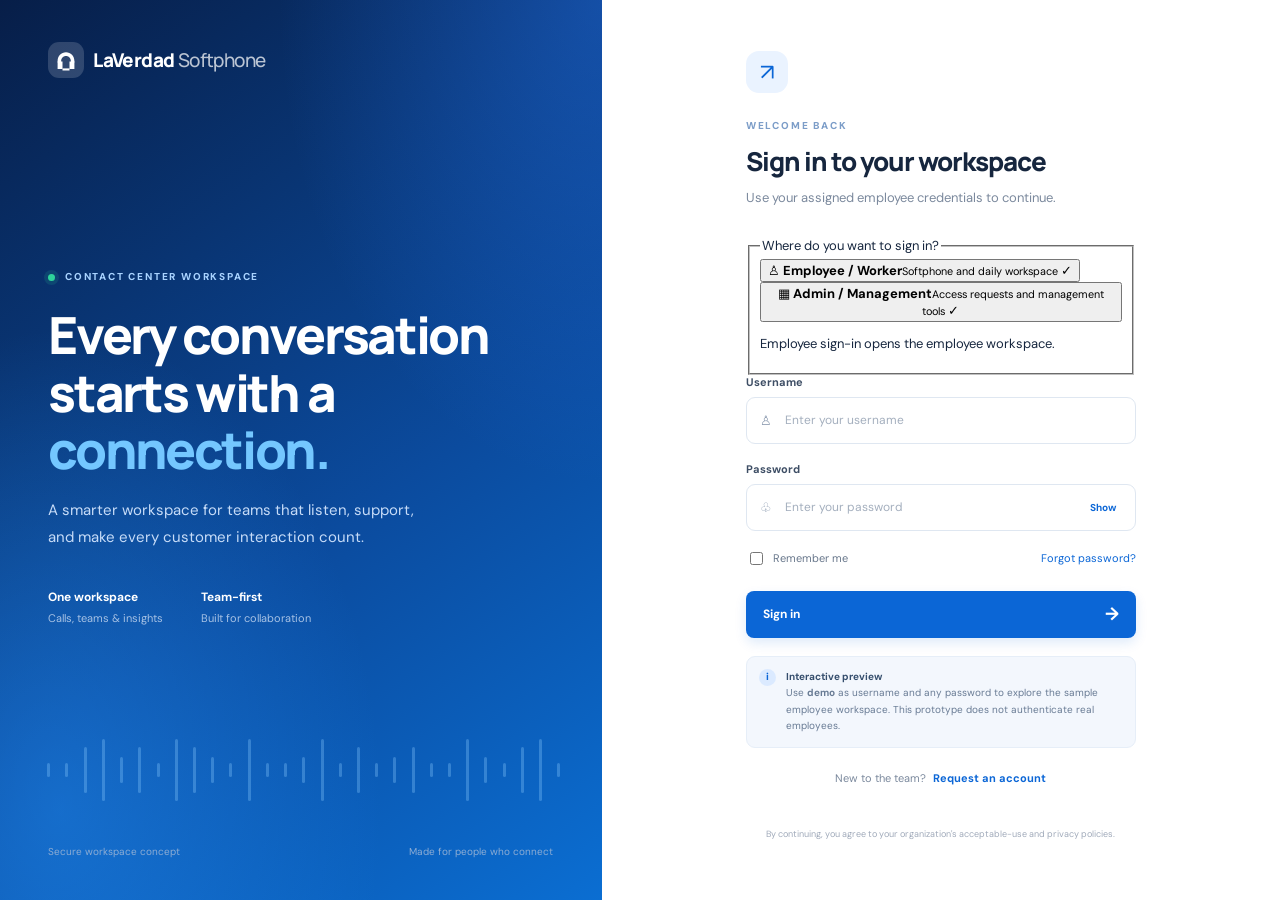
==== commit de018b41: "Add single sign-in area selector" ====
--- a/index.html
+++ b/index.html
@@ -30,12 +30,26 @@
       <div class="mobile-brand brand"><span class="brand-mark"><svg viewBox="0 0 40 40" aria-hidden="true"><path d="M8 21.5c0-7 5.2-12.5 12-12.5s12 5.5 12 12.5v2.2h-5.1v-2.2c0-4.1-2.9-7.2-6.9-7.2s-6.9 3.1-6.9 7.2v2.2H8z"/><path d="M8 22h7v11H8zM25 22h7v11h-7z"/><path d="M15 32h10v3H15z"/></svg></span>LaVerdad <span class="brand-lightweight">Softphone</span></div>
       <div class="auth-card">
         <div class="auth-heading"><span class="auth-icon">↗</span><span class="eyebrow">WELCOME BACK</span><h2 id="authTitle">Sign in to your workspace</h2><p id="authSubtitle">Use your assigned employee credentials to continue.</p></div>
+        <fieldset class="access-mode" aria-label="Choose sign-in area">
+          <legend>Where do you want to sign in?</legend>
+          <button type="button" class="access-mode-option selected" data-login-mode="employee" aria-pressed="true">
+            <span class="access-mode-icon" aria-hidden="true">♙</span>
+            <span class="access-mode-copy"><strong>Employee / Worker</strong><small>Softphone and daily workspace</small></span>
+            <span class="access-mode-check" aria-hidden="true">✓</span>
+          </button>
+          <button type="button" class="access-mode-option" data-login-mode="admin" aria-pressed="false">
+            <span class="access-mode-icon admin-mode-icon" aria-hidden="true">▦</span>
+            <span class="access-mode-copy"><strong>Admin / Management</strong><small>Access requests and management tools</small></span>
+            <span class="access-mode-check" aria-hidden="true">✓</span>
+          </button>
+          <p class="access-mode-hint" id="accessModeHint">Employee sign-in opens the employee workspace.</p>
+        </fieldset>
         <form id="loginForm" class="auth-form">
           <label for="username">Username</label><div class="field-wrap"><span>♙</span><input id="username" name="username" autocomplete="username" placeholder="Enter your username" required></div>
           <label for="password">Password</label><div class="field-wrap"><span>♧</span><input id="password" name="password" type="password" autocomplete="current-password" placeholder="Enter your password" required><button type="button" class="reveal-btn" id="togglePassword" aria-label="Show password">Show</button></div>
           <div class="form-row"><label class="check-label"><input type="checkbox" id="rememberMe"> Remember me</label><a href="#" id="forgotLink">Forgot password?</a></div>
           <button class="primary-btn full-btn" type="submit">Sign in <span>→</span></button>
-          <div class="demo-note"><span class="note-icon">i</span><span><strong>Interactive preview</strong><br>Use <b>demo</b> as username and any password to explore the sample workspace. This prototype does not authenticate real employees.</span></div>
+          <div class="demo-note"><span class="note-icon">i</span><span><strong>Interactive preview</strong><br>Use <b>demo</b> as username and any password to explore the sample employee workspace. This prototype does not authenticate real employees.</span></div>
         </form>
         <form id="signupForm" class="auth-form hidden">
           <label for="newName">Employee full name</label><div class="field-wrap"><span>♙</span><input id="newName" required placeholder="Enter full name"></div>
